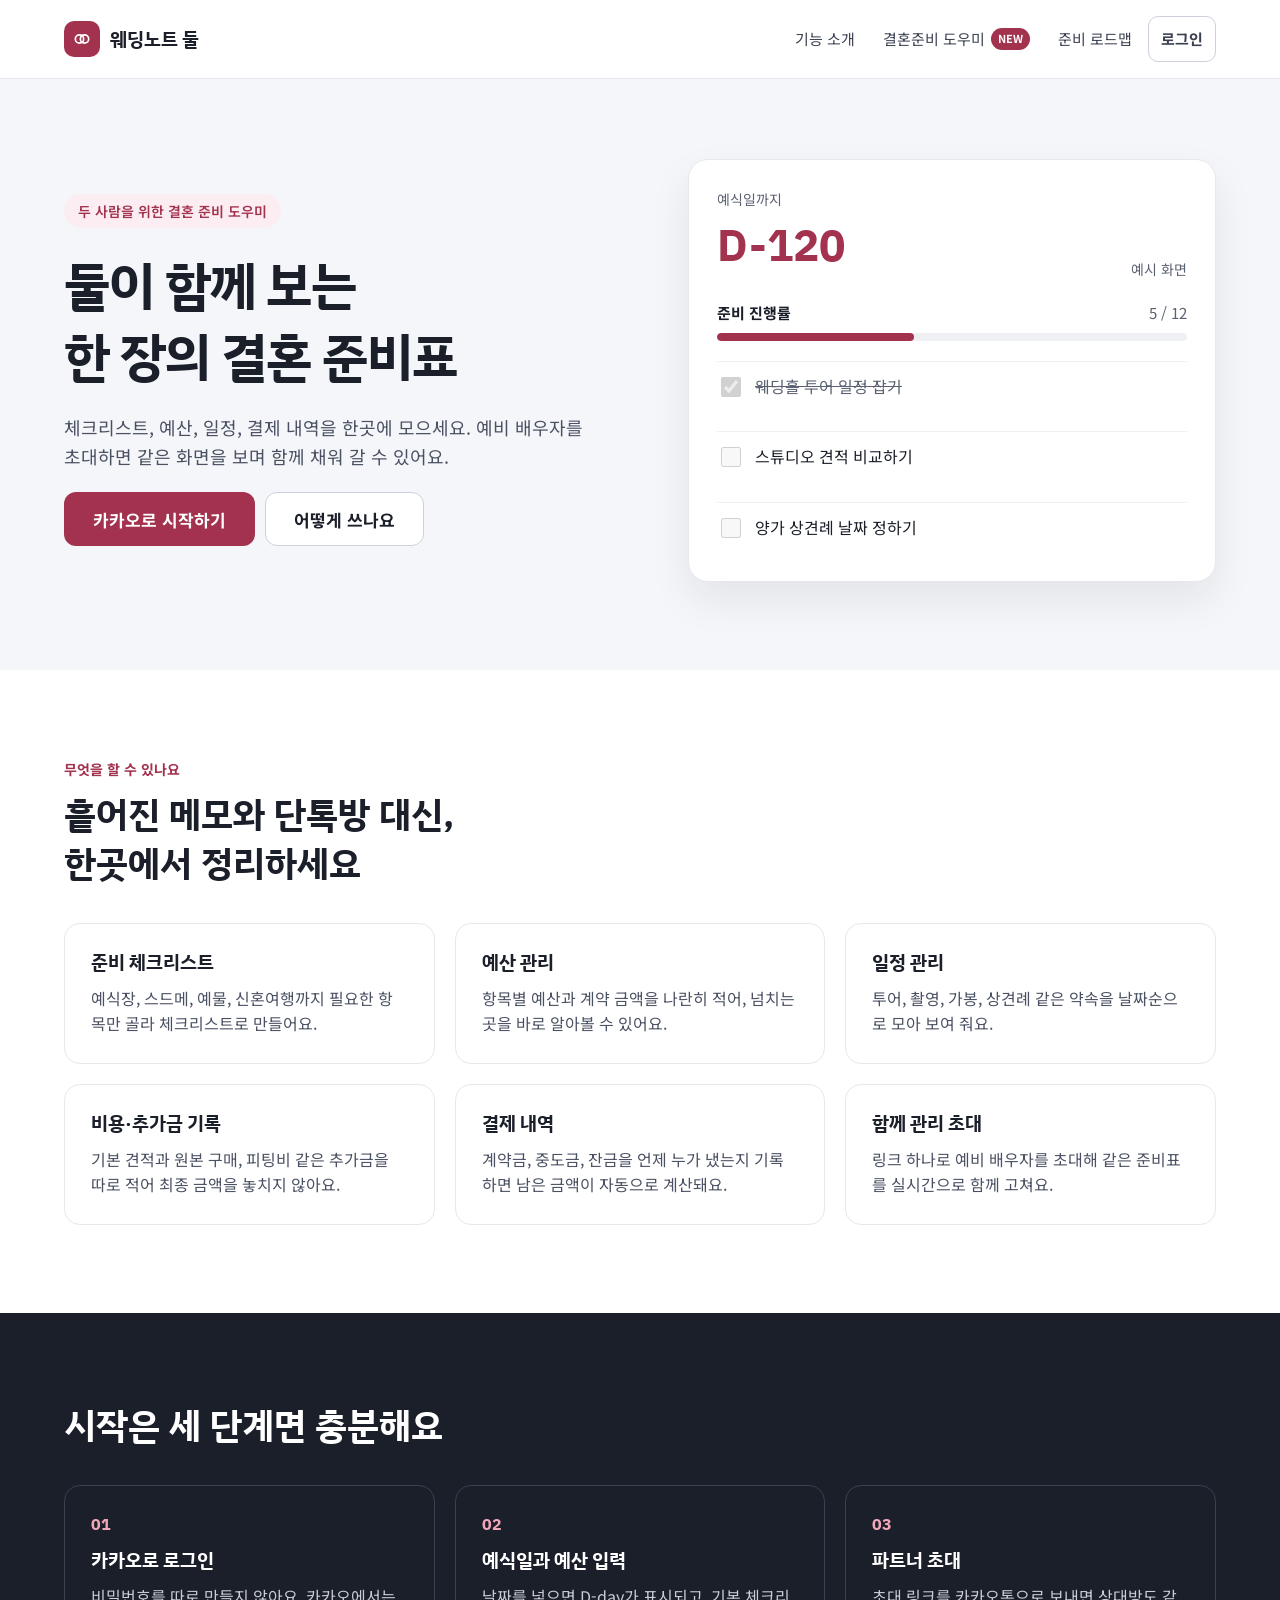
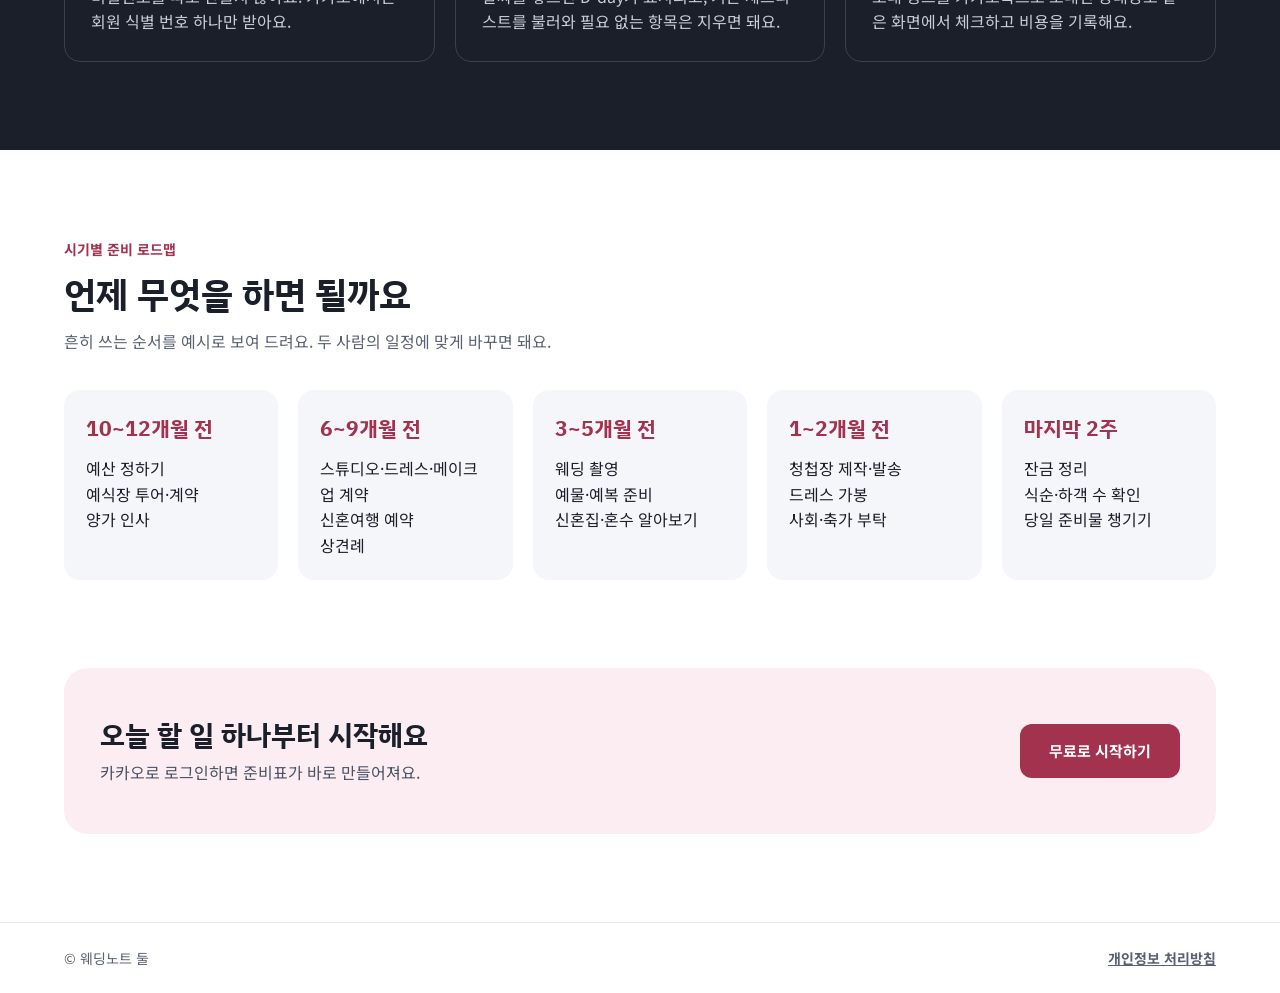
==== index.html @ c66eeb35 "Add files via upload" ====
<!doctype html>
<html lang="ko">
<head>
<meta charset="utf-8">
<meta name="viewport" content="width=device-width, initial-scale=1">
<title>웨딩노트 둘 — 두 사람을 위한 결혼 준비 도우미</title>
<meta name="description" content="체크리스트, 예산, 일정, 추가금, 결제 내역을 한곳에서. 예비 배우자를 초대해 함께 관리하는 결혼 준비 도우미.">
<link rel="preconnect" href="https://fonts.googleapis.com">
<link href="https://fonts.googleapis.com/css2?family=IBM+Plex+Sans+KR:wght@400;600;700&family=Noto+Sans+KR:wght@400;500;700&display=swap" rel="stylesheet">
<link rel="stylesheet" href="css/style.css">
</head>
<body>
<header class="topbar">
  <nav aria-label="주 메뉴">
    <a class="brand" href="index.html"><span class="brand-mark"><svg width="20" height="20" viewBox="0 0 24 24" fill="none" stroke="#fff" stroke-width="2" aria-hidden="true"><circle cx="9" cy="12" r="5"></circle><circle cx="15" cy="12" r="5"></circle></svg></span>웨딩노트 둘</a>
    <div class="menu">
      <a href="#features">기능 소개</a>
      <a href="app.html">결혼준비 도우미 <span class="pill pill-new">NEW</span></a>
      <a href="#roadmap">준비 로드맵</a>
      <a class="btn btn-line btn-sm" href="login.html">로그인</a>
    </div>
  </nav>
</header>

<main>
<section class="hero">
  <div class="wrap">
    <div class="hero-text">
      <span class="eyebrow">두 사람을 위한 결혼 준비 도우미</span>
      <h1>둘이 함께 보는<br>한 장의 결혼 준비표</h1>
      <p class="lead">체크리스트, 예산, 일정, 결제 내역을 한곳에 모으세요. 예비 배우자를 초대하면 같은 화면을 보며 함께 채워 갈 수 있어요.</p>
      <div class="row">
        <a class="btn btn-primary" href="login.html" style="min-height:54px;padding:0 28px;font-size:17px">카카오로 시작하기</a>
        <a class="btn btn-line" href="#how" style="min-height:54px;padding:0 28px;font-size:17px">어떻게 쓰나요</a>
      </div>
    </div>
    <div class="preview" aria-label="준비표 미리보기">
      <div class="row between" style="align-items:flex-end">
        <div><div style="font-size:14px;color:var(--muted)">예식일까지</div><div style="font-family:'IBM Plex Sans KR';font-size:44px;font-weight:700;color:var(--accent)">D-120</div></div>
        <span style="font-size:14px;color:var(--muted)">예시 화면</span>
      </div>
      <div><div class="row between" style="font-size:15px"><b>준비 진행률</b><span style="color:var(--muted)">5 / 12</span></div><div class="bar" style="margin-top:8px"><span style="width:42%"></span></div></div>
      <div class="task done"><input type="checkbox" checked disabled aria-label="완료"><div class="t"><span class="title">웨딩홀 투어 일정 잡기</span></div></div>
      <div class="task"><input type="checkbox" disabled aria-label="미완료"><div class="t"><span class="title">스튜디오 견적 비교하기</span></div></div>
      <div class="task"><input type="checkbox" disabled aria-label="미완료"><div class="t"><span class="title">양가 상견례 날짜 정하기</span></div></div>
    </div>
  </div>
</section>

<section class="section" id="features">
  <div class="wrap">
    <div class="section-head"><span class="kicker">무엇을 할 수 있나요</span><h2>흩어진 메모와 단톡방 대신,<br>한곳에서 정리하세요</h2></div>
    <div class="grid">
      <div class="card"><h3>준비 체크리스트</h3><p>예식장, 스드메, 예물, 신혼여행까지 필요한 항목만 골라 체크리스트로 만들어요.</p></div>
      <div class="card"><h3>예산 관리</h3><p>항목별 예산과 계약 금액을 나란히 적어, 넘치는 곳을 바로 알아볼 수 있어요.</p></div>
      <div class="card"><h3>일정 관리</h3><p>투어, 촬영, 가봉, 상견례 같은 약속을 날짜순으로 모아 보여 줘요.</p></div>
      <div class="card"><h3>비용·추가금 기록</h3><p>기본 견적과 원본 구매, 피팅비 같은 추가금을 따로 적어 최종 금액을 놓치지 않아요.</p></div>
      <div class="card"><h3>결제 내역</h3><p>계약금, 중도금, 잔금을 언제 누가 냈는지 기록하면 남은 금액이 자동으로 계산돼요.</p></div>
      <div class="card"><h3>함께 관리 초대</h3><p>링크 하나로 예비 배우자를 초대해 같은 준비표를 실시간으로 함께 고쳐요.</p></div>
    </div>
  </div>
</section>

<section class="section dark" id="how">
  <div class="wrap">
    <div class="section-head"><h2>시작은 세 단계면 충분해요</h2></div>
    <div class="grid">
      <div class="card"><span class="step-no">01</span><h3>카카오로 로그인</h3><p>비밀번호를 따로 만들지 않아요. 카카오에서는 회원 식별 번호 하나만 받아요.</p></div>
      <div class="card"><span class="step-no">02</span><h3>예식일과 예산 입력</h3><p>날짜를 넣으면 D-day가 표시되고, 기본 체크리스트를 불러와 필요 없는 항목은 지우면 돼요.</p></div>
      <div class="card"><span class="step-no">03</span><h3>파트너 초대</h3><p>초대 링크를 카카오톡으로 보내면 상대방도 같은 화면에서 체크하고 비용을 기록해요.</p></div>
    </div>
  </div>
</section>

<section class="section" id="roadmap">
  <div class="wrap">
    <div class="section-head"><span class="kicker">시기별 준비 로드맵</span><h2>언제 무엇을 하면 될까요</h2><p style="margin:0;color:var(--muted)">흔히 쓰는 순서를 예시로 보여 드려요. 두 사람의 일정에 맞게 바꾸면 돼요.</p></div>
    <div class="grid" style="grid-template-columns:repeat(auto-fit,minmax(210px,1fr))">
      <div class="road"><strong>10~12개월 전</strong><span>예산 정하기<br>예식장 투어·계약<br>양가 인사</span></div>
      <div class="road"><strong>6~9개월 전</strong><span>스튜디오·드레스·메이크업 계약<br>신혼여행 예약<br>상견례</span></div>
      <div class="road"><strong>3~5개월 전</strong><span>웨딩 촬영<br>예물·예복 준비<br>신혼집·혼수 알아보기</span></div>
      <div class="road"><strong>1~2개월 전</strong><span>청첩장 제작·발송<br>드레스 가봉<br>사회·축가 부탁</span></div>
      <div class="road"><strong>마지막 2주</strong><span>잔금 정리<br>식순·하객 수 확인<br>당일 준비물 챙기기</span></div>
    </div>
  </div>
</section>

<section class="wrap" style="padding-bottom:88px">
  <div class="cta">
    <div><h2 style="font-size:28px">오늘 할 일 하나부터 시작해요</h2><p style="margin:6px 0 0;color:#4A5163">카카오로 로그인하면 준비표가 바로 만들어져요.</p></div>
    <a class="btn btn-primary" href="login.html" style="min-height:54px;padding:0 28px">무료로 시작하기</a>
  </div>
</section>
</main>

<footer class="site"><div class="wrap"><span>© 웨딩노트 둘</span><span><a href="privacy.html"><b>개인정보 처리방침</b></a></span></div></footer>
</body>
</html>
---- css/style.css ----
/* 웨딩노트 둘 — 공통 스타일 */
:root{
  --ink:#1B1F2A; --ink2:#3A4050; --muted:#5A6172; --line:#E6E8EE; --line2:#EEF0F4;
  --bg:#F5F6F9; --white:#FFFFFF; --accent:#A3324F; --accent-dark:#7E2239; --accent-tint:#FBEDF1;
  --kakao:#FEE500; --ok:#3F6B4F; --ok-tint:#EAF3EC; --info:#2F5D8A; --info-tint:#EAF1F8; --warn:#8A4B12; --warn-tint:#FBF0E4;
}
*{box-sizing:border-box}
body{margin:0;font-family:'Noto Sans KR',system-ui,sans-serif;color:var(--ink);background:var(--white);line-height:1.6}
h1,h2,h3{font-family:'IBM Plex Sans KR','Noto Sans KR',sans-serif;line-height:1.35;margin:0}
a{color:var(--accent)}a:hover{color:var(--accent-dark)}
img{max-width:100%}
.wrap{max-width:1200px;margin:0 auto;padding:0 24px}
.hidden{display:none!important}

/* 버튼 */
.btn{display:inline-flex;align-items:center;justify-content:center;gap:8px;min-height:44px;padding:10px 20px;border-radius:12px;border:1px solid transparent;font:inherit;font-weight:700;font-size:15px;text-decoration:none;cursor:pointer}
.btn-primary{background:var(--accent);color:#fff}.btn-primary:hover{background:var(--accent-dark);color:#fff}
.btn-line{background:#fff;color:var(--ink);border-color:#CDD1DB}.btn-line:hover{border-color:var(--ink2);color:var(--ink)}
.btn-kakao{background:var(--kakao);color:#191919;min-height:54px;font-size:17px;width:100%}.btn-kakao:hover{color:#191919;filter:brightness(.97)}
.btn-danger{background:#fff;color:#A11F2C;border-color:#E4B8BD}
.btn-sm{min-height:36px;padding:6px 12px;font-size:14px;border-radius:10px}
.btn-ghost{background:none;border:0;color:var(--muted);font:inherit;cursor:pointer;min-height:36px;padding:4px 8px;border-radius:8px}
.btn-ghost:hover{background:var(--line2);color:var(--ink)}

/* 상단 */
.topbar{border-bottom:1px solid var(--line);background:#fff}
.topbar nav{display:flex;flex-wrap:wrap;align-items:center;justify-content:space-between;gap:12px;padding:16px 24px;max-width:1200px;margin:0 auto}
.brand{display:flex;align-items:center;gap:10px;text-decoration:none;color:var(--ink);font-family:'IBM Plex Sans KR',sans-serif;font-weight:700;font-size:19px}
.brand:hover{color:var(--ink)}
.brand-mark{width:36px;height:36px;border-radius:10px;background:var(--accent);display:flex;align-items:center;justify-content:center}
.menu{display:flex;flex-wrap:wrap;align-items:center;gap:4px}
.menu a{padding:10px 12px;color:var(--ink2);text-decoration:none;font-size:15px;display:flex;align-items:center;gap:6px}
.pill{font-size:11px;font-weight:700;border-radius:999px;padding:2px 7px}
.pill-new{background:var(--accent);color:#fff}.pill-soon{background:var(--line2);color:#4A5163;font-weight:600}

/* 랜딩 */
.hero{background:var(--bg)}
.hero .wrap{display:flex;flex-wrap:wrap;gap:56px;align-items:center;padding-top:80px;padding-bottom:88px}
.hero-text{flex:1 1 440px;min-width:0;display:flex;flex-direction:column;gap:22px}
.eyebrow{align-self:flex-start;font-size:14px;font-weight:600;color:var(--accent);background:var(--accent-tint);border-radius:999px;padding:6px 14px}
.hero h1{font-size:clamp(34px,5vw,52px);letter-spacing:-.02em}
.lead{font-size:18px;color:#4A5163;max-width:520px;margin:0}
.preview{flex:1 1 400px;min-width:0;background:#fff;border:1px solid var(--line);border-radius:20px;padding:28px;display:flex;flex-direction:column;gap:20px;box-shadow:0 18px 40px rgba(27,31,42,.08)}
.section{padding:88px 0}
.section-head{display:flex;flex-direction:column;gap:10px;margin-bottom:36px;max-width:680px}
.kicker{font-size:14px;font-weight:700;color:var(--accent)}
.section h2{font-size:clamp(26px,3.4vw,36px)}
.grid{display:grid;grid-template-columns:repeat(auto-fit,minmax(280px,1fr));gap:20px}
.card{border:1px solid var(--line);border-radius:16px;padding:26px;display:flex;flex-direction:column;gap:10px;background:#fff}
.card h3{font-size:19px}.card p{margin:0;color:#4A5163}
.dark{background:var(--ink);color:#fff}
.dark .card{background:transparent;border-color:#3A4050}.dark .card p{color:#C9CDD6}
.step-no{font-family:'IBM Plex Sans KR',sans-serif;font-weight:700;color:#F2A7B9}
.road{background:var(--bg);border-radius:16px;padding:22px;display:flex;flex-direction:column;gap:10px}
.road strong{font-family:'IBM Plex Sans KR',sans-serif;font-size:21px;color:var(--accent)}
.cta{background:var(--accent-tint);border-radius:24px;padding:48px 36px;display:flex;flex-wrap:wrap;gap:20px;align-items:center;justify-content:space-between}
footer.site{border-top:1px solid var(--line)}
footer.site .wrap{display:flex;flex-wrap:wrap;justify-content:space-between;gap:12px;padding-top:24px;padding-bottom:24px;font-size:14px;color:var(--muted)}
footer.site a{color:var(--muted)}

/* 로그인 */
.login-page{background:var(--bg);min-height:100vh;padding:48px 20px;display:flex;flex-wrap:wrap;gap:28px;justify-content:center;align-items:flex-start}
.login-card{flex:1 1 400px;max-width:460px;background:#fff;border-radius:24px;padding:36px 32px;display:flex;flex-direction:column;gap:20px;box-shadow:0 18px 40px rgba(27,31,42,.08)}
.consent{border:1px solid var(--line);border-radius:14px;padding:16px;display:flex;flex-direction:column;gap:10px;font-size:14px}
.consent div{display:flex;justify-content:space-between;gap:12px}
.check{display:flex;gap:10px;align-items:flex-start;font-size:14px;cursor:pointer}
.check input{width:18px;height:18px;margin:3px 0 0;accent-color:var(--accent);flex:none}
.promise{flex:1 1 400px;max-width:540px;display:flex;flex-direction:column;gap:14px}
.promise .item{background:#fff;border-radius:16px;padding:20px;display:flex;gap:14px}
.promise .item p{margin:4px 0 0;font-size:15px;color:#4A5163}

/* 앱 */
.app{display:flex;flex-wrap:wrap;min-height:100vh;background:var(--bg)}
.side{flex:1 1 240px;max-width:100%;background:#fff;border-right:1px solid var(--line);padding:22px 14px;display:flex;flex-direction:column;gap:20px}
.side nav{display:flex;flex-direction:column;gap:2px}
.side nav button{text-align:left;padding:12px 14px;border-radius:10px;border:0;background:none;font:inherit;font-size:15px;color:var(--ink2);cursor:pointer}
.side nav button[aria-current="page"]{background:var(--accent-tint);color:var(--accent);font-weight:700}
.me{margin-top:auto;border-top:1px solid var(--line);padding:14px 8px 0;display:flex;flex-direction:column;gap:8px;font-size:14px}
.avatar{width:36px;height:36px;border-radius:50%;background:var(--kakao);color:#191919;font-weight:700;display:flex;align-items:center;justify-content:center;flex:none}
.main{flex:999 1 560px;min-width:0;padding:28px;display:flex;flex-direction:column;gap:22px;max-width:1240px}
.panel{background:#fff;border-radius:16px;padding:22px;display:flex;flex-direction:column;gap:14px}
.panel h2{font-size:20px}
.stats{display:grid;grid-template-columns:repeat(auto-fit,minmax(200px,1fr));gap:14px}
.stat{background:#fff;border-radius:16px;padding:20px;display:flex;flex-direction:column;gap:4px}
.stat .label{font-size:14px;color:var(--muted)}
.stat .value{font-family:'IBM Plex Sans KR',sans-serif;font-size:28px;font-weight:700}
.stat .sub{font-size:13px;color:var(--muted)}
.bar{height:8px;border-radius:999px;background:var(--line2);overflow:hidden}.bar>span{display:block;height:100%;background:var(--accent);border-radius:999px}
.notice{display:flex;align-items:center;gap:8px;font-size:13px;color:var(--ok);background:var(--ok-tint);border-radius:999px;padding:8px 14px}
.demo-banner{background:var(--warn-tint);color:var(--warn);font-size:14px;padding:10px 16px;text-align:center}
.row{display:flex;flex-wrap:wrap;gap:10px;align-items:center}
.between{justify-content:space-between}
.filters button{min-height:36px;padding:6px 14px;border-radius:999px;border:1px solid #CDD1DB;background:#fff;font:inherit;font-size:14px;color:var(--ink2);cursor:pointer}
.filters button[aria-pressed="true"]{background:var(--ink);color:#fff;border-color:var(--ink)}
.task{display:flex;align-items:center;gap:14px;padding:12px 4px;border-top:1px solid var(--line2)}
.task input[type=checkbox]{width:20px;height:20px;accent-color:var(--accent);margin:0;flex:none}
.task .t{flex:1;min-width:0;display:flex;flex-direction:column}
.task .meta{font-size:13px;color:var(--muted)}
.task.done .title{color:var(--muted);text-decoration:line-through}
.form{display:flex;flex-wrap:wrap;gap:10px;align-items:flex-end;background:var(--bg);border-radius:12px;padding:14px}
.field{display:flex;flex-direction:column;gap:4px;font-size:13px;color:var(--ink2);flex:1 1 140px;min-width:0}
.field input,.field select,.field textarea{font:inherit;font-size:15px;color:var(--ink);border:1px solid #CDD1DB;border-radius:10px;padding:9px 11px;background:#fff;min-height:42px;width:100%}
.field input:focus,.field select:focus{outline:2px solid var(--accent);outline-offset:1px}
.table-box{overflow-x:auto}
table{width:100%;border-collapse:collapse;font-size:15px;min-width:680px}
th{text-align:left;font-size:13px;color:var(--muted);font-weight:600;padding:10px 8px;border-bottom:1px solid var(--line)}
td{padding:12px 8px;border-bottom:1px solid var(--line2);vertical-align:middle}
td.num,th.num{text-align:right;font-variant-numeric:tabular-nums}
tfoot td{font-weight:700;border-bottom:0}
.tag{font-size:13px;border-radius:999px;padding:3px 10px;white-space:nowrap}
.tag-ok{color:var(--ok);background:var(--ok-tint)}.tag-info{color:var(--info);background:var(--info-tint)}.tag-warn{color:var(--warn);background:var(--warn-tint)}
.event{display:flex;gap:14px;align-items:center;padding:12px;background:var(--bg);border-radius:12px}
.event .d{width:76px;text-align:center;font-family:'IBM Plex Sans KR',sans-serif;font-weight:700;color:var(--accent);flex:none}
.empty{color:var(--muted);font-size:15px;padding:12px 0}
.toast{position:fixed;left:50%;bottom:24px;transform:translateX(-50%);background:var(--ink);color:#fff;padding:12px 20px;border-radius:12px;font-size:15px;z-index:50;max-width:90vw}
.danger-zone{border:1px solid #E4B8BD;border-radius:14px;padding:18px;display:flex;flex-direction:column;gap:10px}
.copybox{display:flex;gap:8px;flex-wrap:wrap}.copybox input{flex:1 1 260px}

/* 초대 */
.invite-page{background:var(--bg);min-height:100vh;display:flex;justify-content:center;padding:32px 16px}
.invite-card{width:100%;max-width:420px;background:#fff;border-radius:24px;padding:32px 24px;display:flex;flex-direction:column;gap:20px;text-align:center}
.share{background:var(--bg);border-radius:14px;padding:16px;text-align:left;font-size:14px;display:flex;flex-direction:column;gap:6px}

/* 문서 */
.doc{max-width:820px;margin:0 auto;padding:48px 24px 80px}
.doc h1{font-size:32px;margin-bottom:8px}.doc h2{font-size:21px;margin:36px 0 10px}
.doc table{min-width:0;font-size:14px}.doc td,.doc th{border:1px solid var(--line);padding:8px}
.doc p,.doc li{color:var(--ink2)}

@media (max-width:640px){
  .main{padding:18px}
  .hero .wrap{padding-top:48px;padding-bottom:56px}
  .side{border-right:0;border-bottom:1px solid var(--line)}
  .side nav{flex-direction:row;flex-wrap:wrap}
  .me{margin-top:0}
}
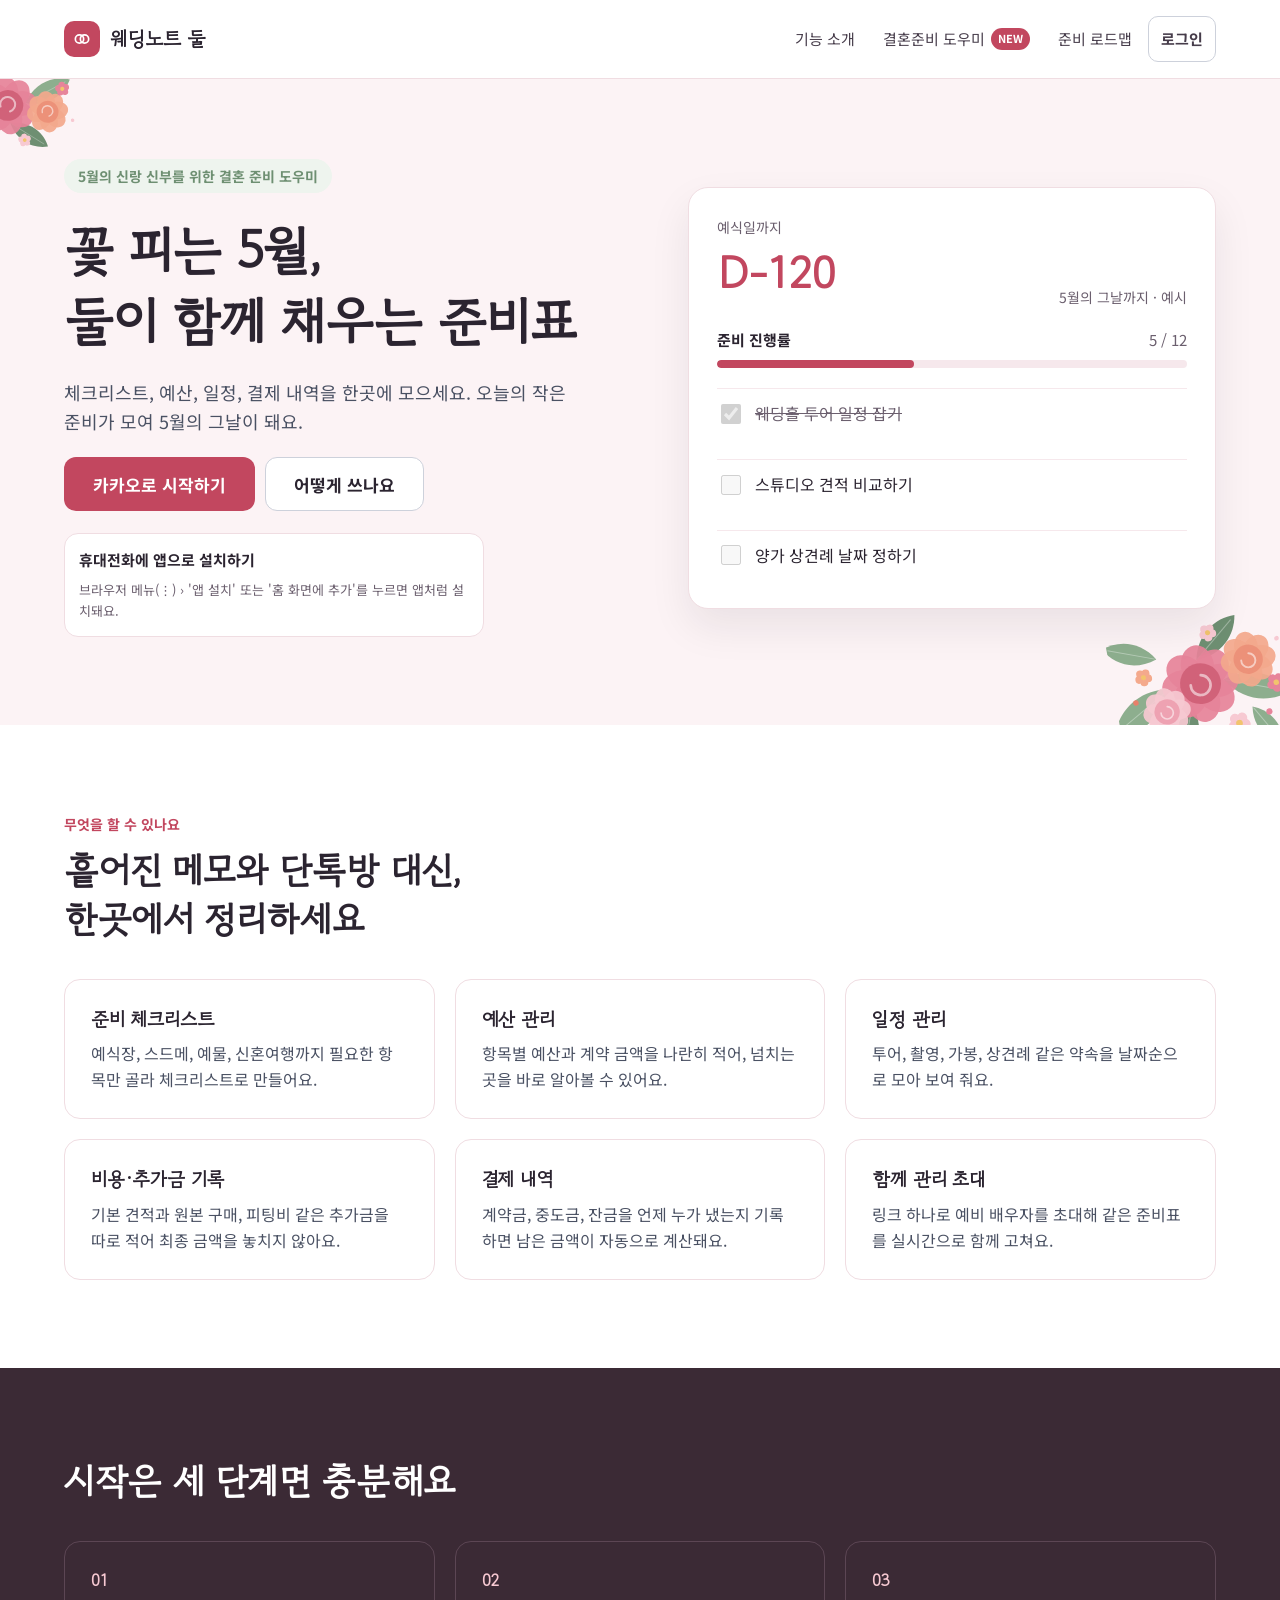
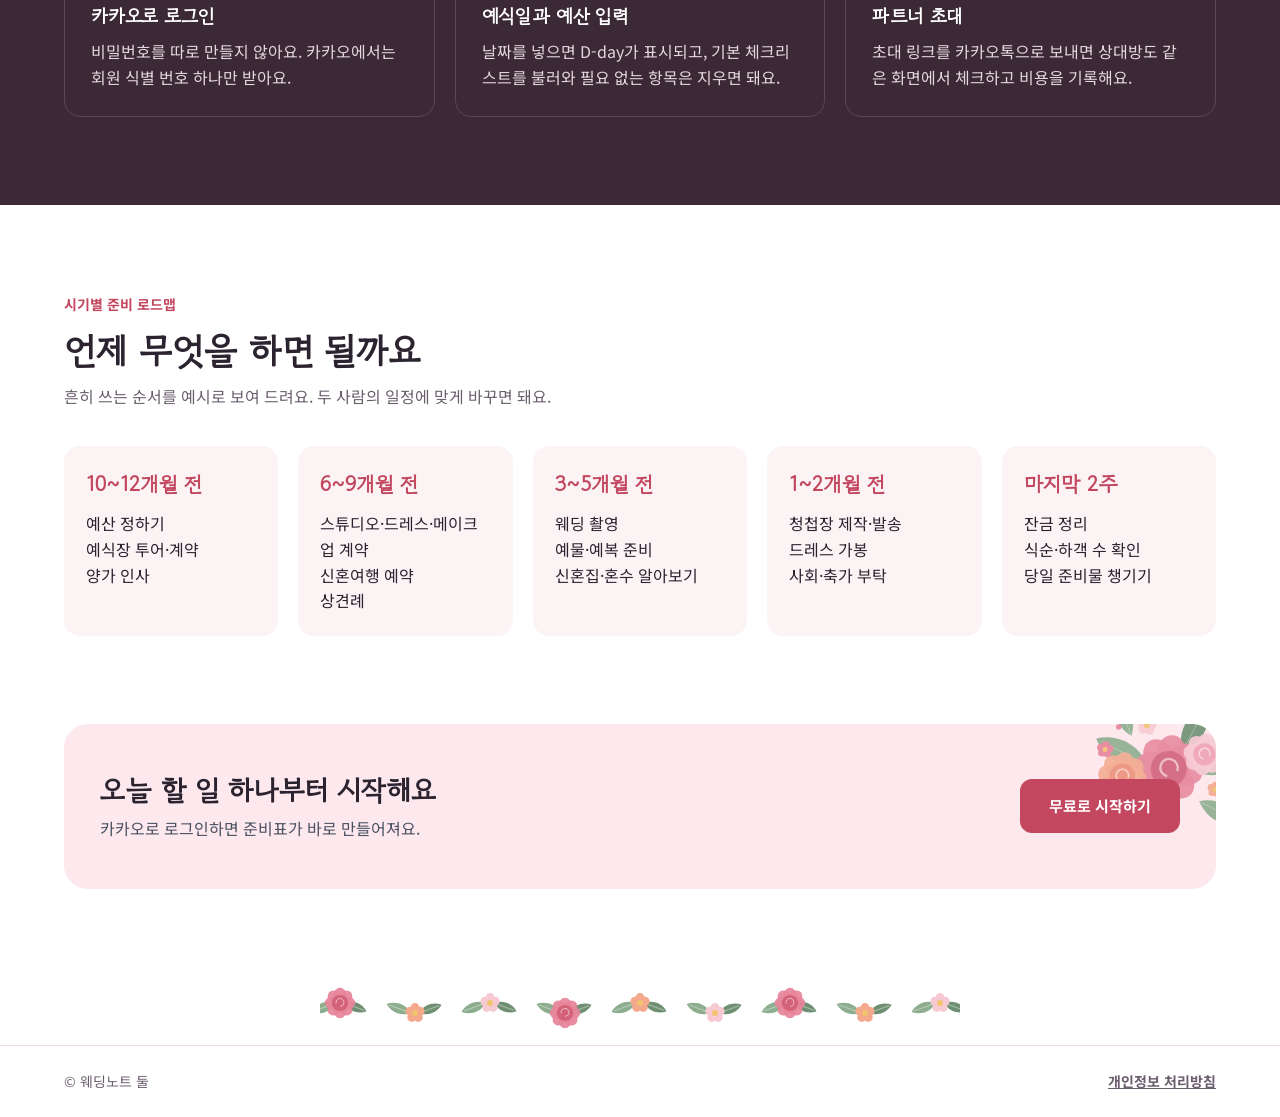
==== commit c57f833d: "Add files via upload" ====
--- a/index.html
+++ b/index.html
@@ -3,10 +3,17 @@
 <head>
 <meta charset="utf-8">
 <meta name="viewport" content="width=device-width, initial-scale=1">
-<title>웨딩노트 둘 — 두 사람을 위한 결혼 준비 도우미</title>
+<title>웨딩노트 둘 — 5월의 신랑 신부를 위한 결혼 준비 도우미</title>
 <meta name="description" content="체크리스트, 예산, 일정, 추가금, 결제 내역을 한곳에서. 예비 배우자를 초대해 함께 관리하는 결혼 준비 도우미.">
 <link rel="preconnect" href="https://fonts.googleapis.com">
-<link href="https://fonts.googleapis.com/css2?family=IBM+Plex+Sans+KR:wght@400;600;700&family=Noto+Sans+KR:wght@400;500;700&display=swap" rel="stylesheet">
+<link href="https://fonts.googleapis.com/css2?family=Gowun+Dodum&family=Noto+Sans+KR:wght@400;500;700&display=swap" rel="stylesheet">
+<link rel="manifest" href="manifest.webmanifest">
+<meta name="theme-color" content="#C2475F">
+<link rel="icon" type="image/png" sizes="32x32" href="icons/favicon-32.png">
+<link rel="apple-touch-icon" href="icons/apple-touch-icon.png">
+<meta name="apple-mobile-web-app-capable" content="yes">
+<meta name="mobile-web-app-capable" content="yes">
+<meta name="apple-mobile-web-app-title" content="웨딩노트">
 <link rel="stylesheet" href="css/style.css">
 </head>
 <body>
@@ -23,21 +30,27 @@
 </header>
 
 <main>
-<section class="hero">
+<section class="hero has-flowers">
+  <div data-flowers="corner-left" class="fl-tl"></div><div data-flowers="corner-right" class="fl-br"></div>
   <div class="wrap">
     <div class="hero-text">
-      <span class="eyebrow">두 사람을 위한 결혼 준비 도우미</span>
-      <h1>둘이 함께 보는<br>한 장의 결혼 준비표</h1>
-      <p class="lead">체크리스트, 예산, 일정, 결제 내역을 한곳에 모으세요. 예비 배우자를 초대하면 같은 화면을 보며 함께 채워 갈 수 있어요.</p>
+      <span class="may-badge">5월의 신랑 신부를 위한 결혼 준비 도우미</span>
+      <h1>꽃 피는 5월,<br>둘이 함께 채우는 준비표</h1>
+      <p class="lead">체크리스트, 예산, 일정, 결제 내역을 한곳에 모으세요. 오늘의 작은 준비가 모여 5월의 그날이 돼요.</p>
       <div class="row">
         <a class="btn btn-primary" href="login.html" style="min-height:54px;padding:0 28px;font-size:17px">카카오로 시작하기</a>
         <a class="btn btn-line" href="#how" style="min-height:54px;padding:0 28px;font-size:17px">어떻게 쓰나요</a>
       </div>
+      <div class="hidden" data-install style="background:var(--white);border:1px solid var(--line);border-radius:14px;padding:14px;display:flex;max-width:420px;flex-direction:column;gap:8px">
+        <b style="font-size:15px">휴대전화에 앱으로 설치하기</b>
+        <span data-tip style="font-size:13px;color:var(--muted)"></span>
+        <button type="button" class="btn btn-primary btn-sm hidden" style="align-self:flex-start">앱으로 설치</button>
+      </div>
     </div>
     <div class="preview" aria-label="준비표 미리보기">
       <div class="row between" style="align-items:flex-end">
-        <div><div style="font-size:14px;color:var(--muted)">예식일까지</div><div style="font-family:'IBM Plex Sans KR';font-size:44px;font-weight:700;color:var(--accent)">D-120</div></div>
-        <span style="font-size:14px;color:var(--muted)">예시 화면</span>
+        <div><div style="font-size:14px;color:var(--muted)">예식일까지</div><div style="font-family:'Gowun Dodum';font-size:44px;font-weight:700;color:var(--accent)">D-120</div></div>
+        <span style="font-size:14px;color:var(--muted)">5월의 그날까지 · 예시</span>
       </div>
       <div><div class="row between" style="font-size:15px"><b>준비 진행률</b><span style="color:var(--muted)">5 / 12</span></div><div class="bar" style="margin-top:8px"><span style="width:42%"></span></div></div>
       <div class="task done"><input type="checkbox" checked disabled aria-label="완료"><div class="t"><span class="title">웨딩홀 투어 일정 잡기</span></div></div>
@@ -86,13 +99,16 @@
 </section>
 
 <section class="wrap" style="padding-bottom:88px">
-  <div class="cta">
+  <div class="cta has-flowers"><div data-flowers="corner-right" class="fl-tr" style="width:180px;top:-40px;right:-30px;opacity:.9"></div>
     <div><h2 style="font-size:28px">오늘 할 일 하나부터 시작해요</h2><p style="margin:6px 0 0;color:#4A5163">카카오로 로그인하면 준비표가 바로 만들어져요.</p></div>
     <a class="btn btn-primary" href="login.html" style="min-height:54px;padding:0 28px">무료로 시작하기</a>
   </div>
 </section>
 </main>
 
+<div data-flowers="garland" data-width="640" class="fl-garland" style="margin-bottom:8px"></div>
 <footer class="site"><div class="wrap"><span>© 웨딩노트 둘</span><span><a href="privacy.html"><b>개인정보 처리방침</b></a></span></div></footer>
+<script type="module" src="js/flowers.js"></script>
+<script type="module" src="js/pwa.js"></script>
 </body>
 </html>
--- a/css/style.css
+++ b/css/style.css
@@ -1,12 +1,14 @@
 /* 웨딩노트 둘 — 공통 스타일 */
 :root{
-  --ink:#1B1F2A; --ink2:#3A4050; --muted:#5A6172; --line:#E6E8EE; --line2:#EEF0F4;
-  --bg:#F5F6F9; --white:#FFFFFF; --accent:#A3324F; --accent-dark:#7E2239; --accent-tint:#FBEDF1;
+  /* 5월의 정원: 장미·작약 분홍, 살구, 잎사귀 초록 (아이보리·크림 톤은 쓰지 않음) */
+  --ink:#2B2430; --ink2:#463C4A; --muted:#6B5F6E; --line:#F0DDE2; --line2:#F6E8EC;
+  --bg:#FCF3F5; --white:#FFFFFF; --accent:#C2475F; --accent-dark:#9E3249; --accent-tint:#FCE8ED;
+  --peach:#F4A98C; --sage:#6E8F72; --sage-tint:#EEF4EE;
   --kakao:#FEE500; --ok:#3F6B4F; --ok-tint:#EAF3EC; --info:#2F5D8A; --info-tint:#EAF1F8; --warn:#8A4B12; --warn-tint:#FBF0E4;
 }
 *{box-sizing:border-box}
 body{margin:0;font-family:'Noto Sans KR',system-ui,sans-serif;color:var(--ink);background:var(--white);line-height:1.6}
-h1,h2,h3{font-family:'IBM Plex Sans KR','Noto Sans KR',sans-serif;line-height:1.35;margin:0}
+h1,h2,h3{font-family:'Gowun Dodum','Noto Sans KR',sans-serif;letter-spacing:-.01em;line-height:1.35;margin:0}
 a{color:var(--accent)}a:hover{color:var(--accent-dark)}
 img{max-width:100%}
 .wrap{max-width:1200px;margin:0 auto;padding:0 24px}
@@ -25,7 +27,7 @@
 /* 상단 */
 .topbar{border-bottom:1px solid var(--line);background:#fff}
 .topbar nav{display:flex;flex-wrap:wrap;align-items:center;justify-content:space-between;gap:12px;padding:16px 24px;max-width:1200px;margin:0 auto}
-.brand{display:flex;align-items:center;gap:10px;text-decoration:none;color:var(--ink);font-family:'IBM Plex Sans KR',sans-serif;font-weight:700;font-size:19px}
+.brand{display:flex;align-items:center;gap:10px;text-decoration:none;color:var(--ink);font-family:'Gowun Dodum',sans-serif;font-weight:700;font-size:20px}
 .brand:hover{color:var(--ink)}
 .brand-mark{width:36px;height:36px;border-radius:10px;background:var(--accent);display:flex;align-items:center;justify-content:center}
 .menu{display:flex;flex-wrap:wrap;align-items:center;gap:4px}
@@ -48,11 +50,11 @@
 .grid{display:grid;grid-template-columns:repeat(auto-fit,minmax(280px,1fr));gap:20px}
 .card{border:1px solid var(--line);border-radius:16px;padding:26px;display:flex;flex-direction:column;gap:10px;background:#fff}
 .card h3{font-size:19px}.card p{margin:0;color:#4A5163}
-.dark{background:var(--ink);color:#fff}
-.dark .card{background:transparent;border-color:#3A4050}.dark .card p{color:#C9CDD6}
-.step-no{font-family:'IBM Plex Sans KR',sans-serif;font-weight:700;color:#F2A7B9}
+.dark{background:#3B2A35;color:#fff}
+.dark .card{background:transparent;border-color:#5C4654}.dark .card p{color:#E6D6DD}
+.step-no{font-family:'Gowun Dodum',sans-serif;font-weight:700;color:#F7C9D2}
 .road{background:var(--bg);border-radius:16px;padding:22px;display:flex;flex-direction:column;gap:10px}
-.road strong{font-family:'IBM Plex Sans KR',sans-serif;font-size:21px;color:var(--accent)}
+.road strong{font-family:'Gowun Dodum',sans-serif;font-size:21px;color:var(--accent)}
 .cta{background:var(--accent-tint);border-radius:24px;padding:48px 36px;display:flex;flex-wrap:wrap;gap:20px;align-items:center;justify-content:space-between}
 footer.site{border-top:1px solid var(--line)}
 footer.site .wrap{display:flex;flex-wrap:wrap;justify-content:space-between;gap:12px;padding-top:24px;padding-bottom:24px;font-size:14px;color:var(--muted)}
@@ -83,7 +85,7 @@
 .stats{display:grid;grid-template-columns:repeat(auto-fit,minmax(200px,1fr));gap:14px}
 .stat{background:#fff;border-radius:16px;padding:20px;display:flex;flex-direction:column;gap:4px}
 .stat .label{font-size:14px;color:var(--muted)}
-.stat .value{font-family:'IBM Plex Sans KR',sans-serif;font-size:28px;font-weight:700}
+.stat .value{font-family:'Gowun Dodum',sans-serif;font-size:28px;font-weight:700}
 .stat .sub{font-size:13px;color:var(--muted)}
 .bar{height:8px;border-radius:999px;background:var(--line2);overflow:hidden}.bar>span{display:block;height:100%;background:var(--accent);border-radius:999px}
 .notice{display:flex;align-items:center;gap:8px;font-size:13px;color:var(--ok);background:var(--ok-tint);border-radius:999px;padding:8px 14px}
@@ -110,7 +112,7 @@
 .tag{font-size:13px;border-radius:999px;padding:3px 10px;white-space:nowrap}
 .tag-ok{color:var(--ok);background:var(--ok-tint)}.tag-info{color:var(--info);background:var(--info-tint)}.tag-warn{color:var(--warn);background:var(--warn-tint)}
 .event{display:flex;gap:14px;align-items:center;padding:12px;background:var(--bg);border-radius:12px}
-.event .d{width:76px;text-align:center;font-family:'IBM Plex Sans KR',sans-serif;font-weight:700;color:var(--accent);flex:none}
+.event .d{width:76px;text-align:center;font-family:'Gowun Dodum',sans-serif;font-weight:700;color:var(--accent);flex:none}
 .empty{color:var(--muted);font-size:15px;padding:12px 0}
 .toast{position:fixed;left:50%;bottom:24px;transform:translateX(-50%);background:var(--ink);color:#fff;padding:12px 20px;border-radius:12px;font-size:15px;z-index:50;max-width:90vw}
 .danger-zone{border:1px solid #E4B8BD;border-radius:14px;padding:18px;display:flex;flex-direction:column;gap:10px}
@@ -134,3 +136,42 @@
   .side nav{flex-direction:row;flex-wrap:wrap}
   .me{margin-top:0}
 }
+
+/* ── 5월 꽃 장식 ── */
+.has-flowers{position:relative;overflow:hidden}
+.has-flowers>*:not([data-flowers]){position:relative;z-index:1}
+[data-flowers]{position:absolute;pointer-events:none;z-index:0}
+[data-flowers] svg{display:block;width:100%;height:auto}
+.fl-tl{top:-30px;left:-40px;width:clamp(160px,22vw,300px);transform:rotate(-8deg)}
+.fl-tr{top:-30px;right:-40px;width:clamp(160px,22vw,300px);transform:rotate(8deg)}
+.fl-bl{bottom:-50px;left:-40px;width:clamp(140px,18vw,240px);transform:rotate(190deg)}
+.fl-br{bottom:-50px;right:-40px;width:clamp(140px,18vw,240px);transform:rotate(170deg)}
+.fl-garland{position:static;width:100%;max-width:640px;margin:0 auto}
+.may-badge{align-self:flex-start;display:inline-flex;align-items:center;gap:8px;font-size:14px;font-weight:700;color:var(--sage);background:var(--sage-tint);border-radius:999px;padding:6px 14px}
+
+/* ── 준비표 첫 화면(대표 사진) ── */
+.hero-card{position:relative;overflow:hidden;border-radius:22px;min-height:300px;padding:32px;display:flex;flex-direction:column;justify-content:flex-end;gap:6px;background:linear-gradient(135deg,#FCE8ED,#FDEFE9 55%,#EEF4EE);color:var(--ink)}
+.hero-card.photo{color:#fff;background-size:cover;background-position:center}
+.hero-card.photo::before{content:"";position:absolute;inset:0;background:linear-gradient(180deg,rgba(43,20,32,.05) 30%,rgba(43,20,32,.68));z-index:0}
+.hero-card>*{position:relative;z-index:1}
+.hero-card .dd{font-family:'Gowun Dodum',sans-serif;font-size:clamp(44px,7vw,68px);font-weight:700;line-height:1.05}
+.hero-card .names{font-family:'Gowun Dodum',sans-serif;font-size:clamp(20px,2.6vw,26px)}
+.hero-card .meta{font-size:15px;opacity:.92}
+.hero-card:not(.photo) .dd{color:var(--accent)}
+.hero-card .fl-tr,.hero-card .fl-bl{z-index:0}
+.hero-card.photo [data-flowers]{opacity:.9}
+
+/* ── 우리 사진 ── */
+.photos{display:grid;grid-template-columns:repeat(auto-fill,minmax(160px,1fr));gap:12px}
+.photo-item{position:relative;border-radius:14px;overflow:hidden;background:var(--line2);aspect-ratio:4/3}
+.photo-item img{width:100%;height:100%;object-fit:cover;display:block}
+.photo-item .cap{position:absolute;left:0;right:0;bottom:0;padding:22px 10px 8px;background:linear-gradient(180deg,transparent,rgba(43,20,32,.6));color:#fff;font-size:13px}
+.photo-item .acts{position:absolute;top:6px;right:6px;display:flex;gap:4px}
+.photo-item .acts button{min-height:32px;padding:4px 10px;border:0;border-radius:8px;background:rgba(255,255,255,.92);font:inherit;font-size:12px;color:var(--ink);cursor:pointer}
+.photo-item.cover{outline:3px solid var(--accent);outline-offset:-3px}
+.drop{border:2px dashed #E7B7C3;border-radius:14px;padding:18px;text-align:center;color:var(--muted);font-size:14px;background:#fff}
+
+.hero .fl-tl{width:clamp(110px,12vw,160px);top:-46px;left:-58px}
+.hero .fl-br{width:clamp(140px,16vw,220px)}
+.login-page .fl-tl{width:clamp(120px,14vw,190px)}
+@media (max-width:640px){.hero .fl-tl{left:-70px;top:-60px}.fl-br,.fl-bl{opacity:.75}}
